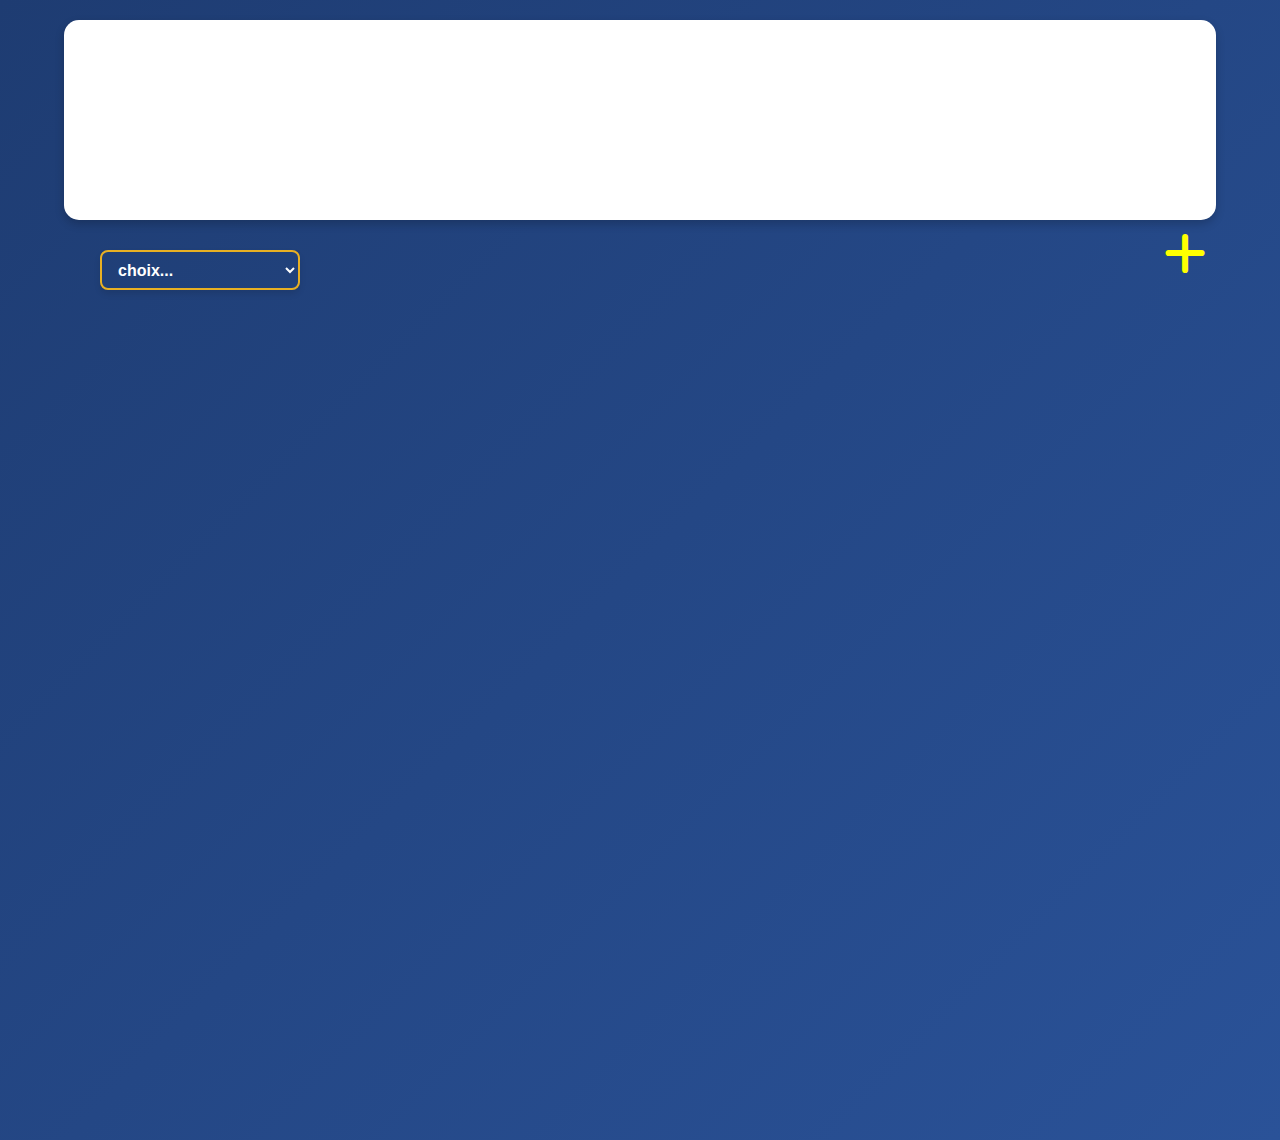
==== index.html @ e3420725 "FCWAUT-2 <message>" ====
<!DOCTYPE html>
<html lang="en">
<head>
    <meta charset="UTF-8">
    <meta name="viewport" content="width=device-width, initial-scale=1.0">
    <link rel="stylesheet" href="main.css">
    <link rel="stylesheet" href="https://cdnjs.cloudflare.com/ajax/libs/font-awesome/6.0.0-beta3/css/all.min.css">
    <title>Document</title>
</head>
<body>

    <div class="ihtiyat_player">



    </div>

    <div class="tactique">
        <select id="tactiques">
            <option value="choix...">choix...</option>
            <option value="433">4-3-3</option>
            <option value="442">4-4-2</option>
        </select>
    </div>


    
    <section class="container">
        <i class="fa-solid fa-plus" id="afficherFormIcon"></i>
            
        <div class="card_player_one">
            <div class="player_card" id="attaquant">

            </div>
            <div class="player_card" id="centerPlayer">
               
            </div>
            <div class="player_card" id="defenceur">
                
            </div>
            <div class="player_card" id="Goal">
               
            </div>
        </div>
    </section>
    <section class="container_form">  
        <div class="form-section">  
            <i class="fa-solid fa-xmark" id="afficherFormIconForm"></i>
            <h2 class="h2_text_form">Player Form</h2>  
            <p class="error_validation"></p>  
            <form name="playerForm">  
                <div class="flex-container">  
                    <!-- First Part: Player Information -->  
                    <div class="flex-item info-section">  
                        <div class="container_one_form">  
                            <label for="playerName">Player Name:</label>  
                            <input type="text" id="playerName" name="playerName" placeholder="Enter player name">  
                        </div>  
                        <div>  
                            <label for="playerClub">Club:</label>  
                            <input type="text" id="playerClub" name="playerClub" placeholder="Enter club name">  
                        </div>  
                        <div>  
                            <label for="playerNationality">Nationality:</label>  
                            <input type="text" id="playerNationality" name="playerNationality" placeholder="Enter nationality">  
                        </div>  
                        <div class="attribute-input">  
                            <label for="rating">Rating:</label>
                            <input type="number" id="rating" name="playerRating" min="0" max="100" placeholder="91" >
                        </div>
                        <div class="container_one_form">  
                            <label for="playerPosition">Position:</label>  
                            <select id="playerPosition" name="playerPosition" required>  
                                <option value="">Sélectionnez une position</option>  
                                <option value="GK">Gardien (GK)</option>  
                                <option value="CB">Défenseur Central (CB)</option>  
                                <option value="LB">Latéral Gauche (LB)</option>  
                                <option value="RB">Latéral Droit (RB)</option>  
                                <option value="CM">Milieu Central (CM)</option>  
                                <option value="LM">Milieu Gauche (LM)</option>  
                                <option value="RM">Milieu Droit (RM)</option>  
                                <option value="LW">Ailier Gauche (LW)</option>  
                                <option value="RW">Ailier Droit (RW)</option>  
                                <option value="ST">Attaquant (ST)</option>  
                            </select>  
                        </div>  
                    </div>  
    


                    <div class="flex-item attributes-section">  
                        <div class="container_info_form">  
                           


                        </div>  
                    </div>  
                </div>  
                <button type="submit" id="Add_player">Add Player</button>  
            </form>  
        </div>  
    </section>  
    


    <script src="players.js"></script>
    <script src="main.js"></script>
</body>
</html>
---- main.css ----
/* General Reset */
* {
    margin: 0;
    padding: 0;
    box-sizing: border-box;
    font-family: 'Poppins', sans-serif;
}

body {
    background: linear-gradient(135deg, #1e3c72, #2a5298);
    color: #333;
    display: flex;
    flex-direction: column;
    /* flex-wrap: wrap; */
    align-items: center;
    justify-content: center;
    min-height: 100vh;
    /* padding: 20px; */
    
}

.container {
    margin: 20px auto;
    width: 90%;
    height: 100vh;
    background: url(/img/view-empty-soccer-stadium-with-fantasy-dreamy-sky.jpg);
    background-position: center;
    background-size: cover;
    position: relative;

}

.card_player_one {
    width: 100%;
    height: inherit;
    /* background: linear-gradient(135deg, #ffcf33, #e8b023); */
    /* overflow: hidden; */
    margin: 20px;
   
}

.player_card {
    width: 90%;
    margin: auto;
    height: 24%;
    display: flex;
    /* flex-direction: column; */
    justify-content: center;
}


/* .player_card p {
    font-size: 5px;
    margin-bottom: 13px;
    position: relative;
    top: 96px;
} */

.player_card .rating {
    font-size: 3rem;
    font-weight: bold;
    color: #ffea00;
    text-shadow: 2px 2px 5px rgba(0, 0, 0, 0.8);
}

/* style form */

.h2_text_form {
    color: #e8b023;
    text-align: center;
}
.container_form {  
    width: 80%; 
    margin: 20px auto; 
    padding: 20px;   
    background-color: rgba(255, 255, 255, 0.344);
    border-radius: 10px;  
    box-shadow: 0 2px 10px rgba(0, 0, 0, 0.1);  
    position: absolute;
    display: none; 
    z-index: 999;
} 

.flex-container {  
    display: flex;  
    justify-content: space-between;  
    flex-wrap: wrap;  
    margin-bottom: 20px; 
}   

.flex-item {  
    flex: 1; 
    min-width: 260px; 
    padding: 15px;  
}  


.info-section {  
    background-color: #eaf6fb; 
    border: 1px solid #b3d7ff;  
    border-radius: 8px;  
    margin-right: 10px;   
}  

.attributes-section {  
    background-color: #fff9e6; 
    border: 1px solid #f2c94c;  
    border-radius: 8px;  
}  

.container_info_form, .container_one_form {  
    margin-bottom: 15px;  
}  

.attribute-input {  
    margin-bottom: 12px; 
}  

label {  
    display: block;  
    margin-bottom: 5px;  
    font-weight: bold;  
    color: #2c3e50;  
}  

input[type="text"],  
input[type="number"],  
input[type="file"],  
select {  
    width: 95%; 
    padding: 10px;  
    border: 1px solid #d1d1d1;  
    border-radius: 4px;  
    transition: border-color 0.3s; 
}  

input:focus,  
select:focus {  
    border-color: #3498db; 
    outline: none; 
}  

button {  
    background-color: #20005c;
    color: white;  
    padding: 12px 20px;  
    border: none;  
    border-radius: 5px;  
    cursor: pointer;  
    transition: background-color 0.3s ease;  
    font-size: 16px; 
}  

button:hover {  
    background-color: #218838; 
}  

.error_validation {  
    color: #ff4d4d;  
    font-size: 14px; 
    margin-bottom: 10px; 
} 




.player {
    width: 150px;
    height: 100%;
    /* background-color: #00000085; */
    background-image: url(/img/p_rare_gold.png);
    background-position: center;
    background-repeat: no-repeat;
    background-size: 90px;
    position: relative;
    cursor: pointer;
}
.player:hover {
    transform: scale(1.2);
    background-color: #ff000048;
}

.image_player {
    width: 61px;
    position: absolute;
    left: 53px;
    bottom: 84.5px;
}

.name_player {
    background-color: #ffee37;
    width: 64.2px;
    display: flex;
    justify-content: center;
    align-items: center;
    position: absolute;
    font-size: 8px;
    top: 80px;
    left: 52px;
    overflow: hidden;
    font-size: 5px;
    text-align: center;
}

.info_player {
    display: flex;
    justify-content: center;
    align-items: center;
    position: relative;
    /* background-color: beige; */
    top: 91px;
    font-size: xx-small;
    width: fit-content;
    left: 54px;
}

.rt {
    position: absolute;
    top: 25px;
    right: 64px;
    font-size: 12px;
    background-color: rgb(255, 255, 255);
    border-bottom-left-radius: 10px;
}

.child_info {
    /* position: absolute; */
    position: relative;
}

.ihtiyat_player {  
    display: flex;  
    justify-content: flex-start;  
    align-items: center;  
    background-color: #ffffff; 
    border-radius: 15px;   
    max-width: 90%;  
    min-width: 90%;  
    height: 200px;  
    position: relative;  
    top: 20px;  
    padding: 20px;  
    box-shadow: 0 4px 10px rgba(0, 0, 0, 0.2);  
    transition: background-color 0.3s; 
    overflow-x: auto;
    white-space: nowrap;  
}  

.ihtiyat_player:hover {  
    background-color: #ffc25f;  
}

.fa-bars {
    color: #FFD43B;
    display: flex;
    justify-content: flex-end;
    font-size: 42px;
    width: 98%;
}


.fa-xmark {
    position: absolute;
    right: 10px;
    top: 10px;
    color: rgb(255, 0, 0);
    font-size: xxx-large;
    cursor: pointer;
    z-index: 111;
}

#photoPlayer {
   color: black;
   background-color: rgb(211, 255, 129);
}

.error_validation {
    color: red; 
    font-weight: bold;
    display: flex;
    align-items: center;
    justify-content: center;
}

.info {
    font-size: 8px;
    border: 1px solid rgb(255, 255, 255);
    border-left-style: none;
    border-right-style: none;
    border-top-style: none;
}
span{
    color: #ff0000;
    font-weight: 700;
}

#phy {
    border-bottom-right-radius: 20px;
}

.fa-pen-to-square {
    color: #60ff1e;
    position: absolute;
    left: 32px;
    top: 5px;
    font-size: small;
    cursor: pointer;
}

.fa-delete-left{
    color: #ff0000;
    position: absolute;
    left: 99px;
    top: 4px;
    font-size: small;
    cursor: pointer;
}
.flag_club_logo {
    position: absolute;
    /* border: #ff6a00 solid; */
    left: 35px;
    top: 34px;
    display: flex;
    flex-direction: column;
    justify-content: space-around;
    height: 50px;
}

.position {
    font-size: 9px;
}

.img_flag {
width: 15px;
left: 36px;
top: 40px;
}

.club {
    width: 15px;
    /* position: absolute; */
}



.fa-plus  {
    position: absolute;
    right: 10px;
    top: 10px;
    color: yellow;
    font-size: xxx-large;
    cursor: pointer;
    z-index: 111;
}


#afficherFormIconForm {
display: block;
}


.tactique {
    display: flex;
    justify-content: flex-start;
    align-items: center;
    margin: 20px;
    width: 90%;
    position: absolute;
    top: 230px;
    left: 80px;
    z-index: 111;
}

#tactiques {
    width: 200px;
    height: 40px;
    padding: 8px 12px;
    font-size: 16px;
    font-weight: bold;
    color: #333;
    background: transparent;
    border: 2px solid #e8b023;
    border-radius: 8px;
    cursor: pointer;
    box-shadow: 0 4px 6px rgba(0, 0, 0, 0.1);
    transition: all 0.3s ease;
    color: white;
}

#tactiques:hover {
    border-color: #ff8c00;
    color: white;
    box-shadow: 0 6px 10px rgba(0, 0, 0, 0.2);
}

#tactiques:focus {
    outline: none;
    border-color: #ff6a00;
    box-shadow: 0 0 8px rgba(255, 106, 0, 0.8);
}

#tactiques option {
    font-size: 16px;
    font-weight: bold;
    color: #333;
    background: #fff;
}


@media screen and (max-width: 581px) {
    .player {
        background-size: 63px;
    }

    .image_player {
        width: 44px;
        position: absolute;
        left: 17px;
        bottom: 71px;
    }
    .name_player {
        position: absolute;
        font-size: 8px;
        top: 65px;
        left: 26px;
    }
    .flag_club_logo {
        position: absolute;
        /* border: #ff6a00 solid; */
        left: 5px;
        top: 32px;
        display: flex;
        flex-direction: column;
        justify-content: space-around;
        height: 35px;
        font-size: smaller;
    }
    .player_card {
        height: 28%;
    }
    .position {
        font-size: 5px;
    }
    .img_flag{
        width:9px;
    }
    .club {
        width: 10px;
    }
}
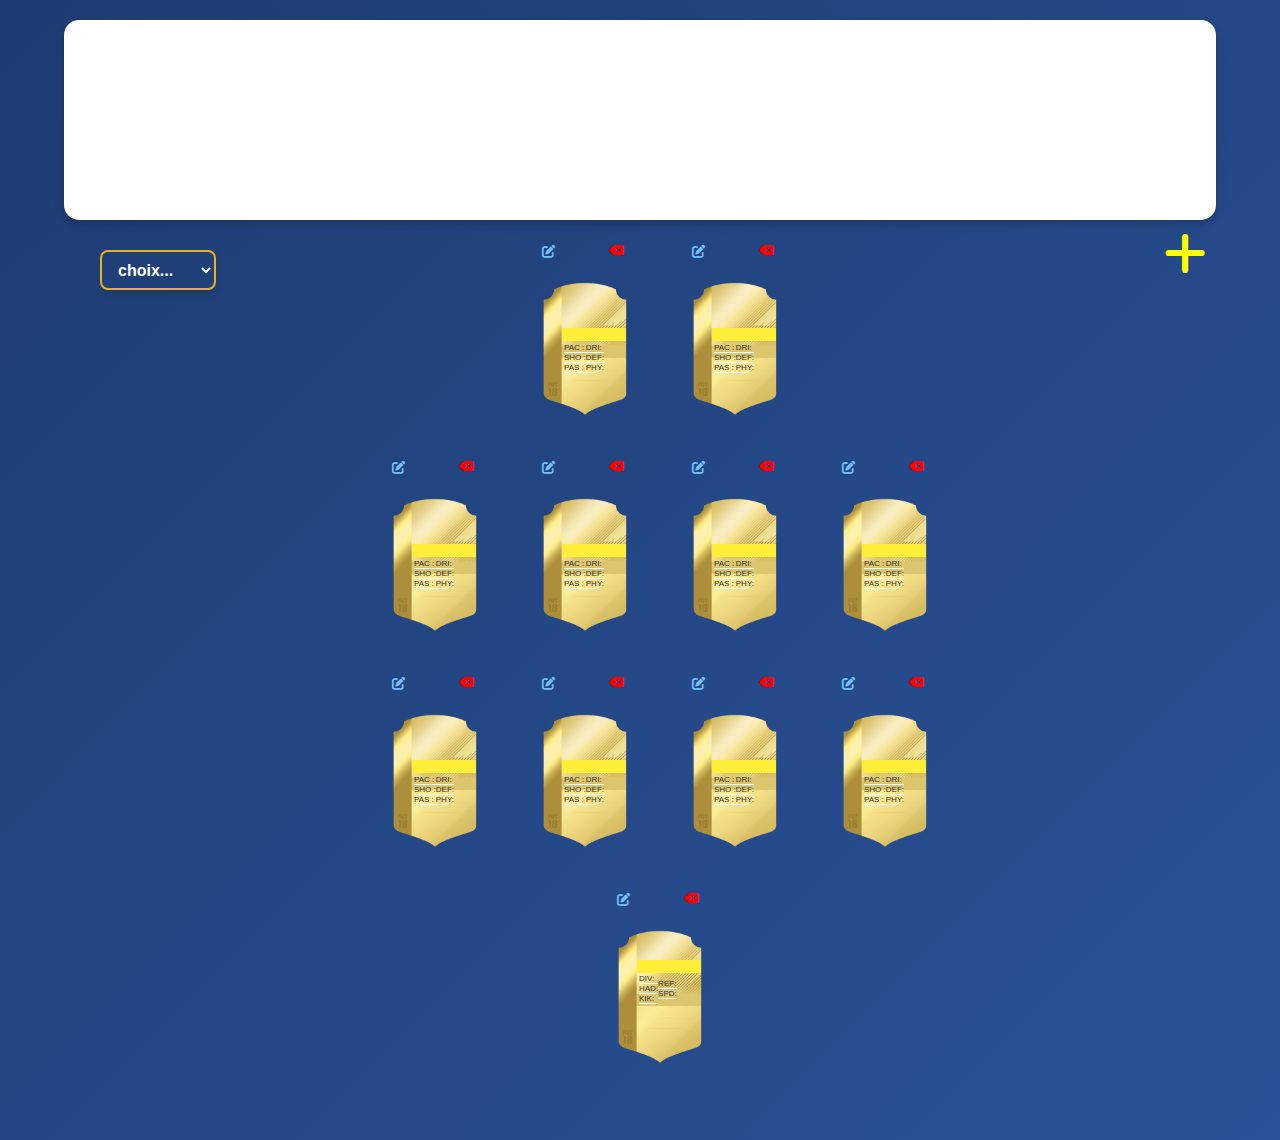
==== commit a236fdd2: "FCWAUT-3 <message>" ====
--- a/index.html
+++ b/index.html
@@ -18,8 +18,8 @@
     <div class="tactique">
         <select id="tactiques">
             <option value="choix...">choix...</option>
+            <option value="442">4-4-2</option>
             <option value="433">4-3-3</option>
-            <option value="442">4-4-2</option>
         </select>
     </div>
 
@@ -31,15 +31,19 @@
         <div class="card_player_one">
             <div class="player_card" id="attaquant">
 
+
+
             </div>
+
             <div class="player_card" id="centerPlayer">
                
+
             </div>
             <div class="player_card" id="defenceur">
-                
+
+
             </div>
             <div class="player_card" id="Goal">
-               
             </div>
         </div>
     </section>
@@ -50,7 +54,6 @@
             <p class="error_validation"></p>  
             <form name="playerForm">  
                 <div class="flex-container">  
-                    <!-- First Part: Player Information -->  
                     <div class="flex-item info-section">  
                         <div class="container_one_form">  
                             <label for="playerName">Player Name:</label>  
@@ -92,18 +95,18 @@
                         <div class="container_info_form">  
                            
 
-
                         </div>  
                     </div>  
                 </div>  
                 <button type="submit" id="Add_player">Add Player</button>  
+                <button type="edit" id="edit_player">edit Player</button>  
             </form>  
         </div>  
     </section>  
     
 
 
-    <script src="players.js"></script>
+    <!-- <script src="players.js"></script> -->
     <script src="main.js"></script>
 </body>
 </html>--- a/main.css
+++ b/main.css
@@ -18,6 +18,7 @@
     /* padding: 20px; */
     
 }
+
 
 .container {
     margin: 20px auto;
@@ -167,7 +168,6 @@
 .player {
     width: 150px;
     height: 100%;
-    /* background-color: #00000085; */
     background-image: url(/img/p_rare_gold.png);
     background-position: center;
     background-repeat: no-repeat;
@@ -180,12 +180,6 @@
     background-color: #ff000048;
 }
 
-.image_player {
-    width: 61px;
-    position: absolute;
-    left: 53px;
-    bottom: 84.5px;
-}
 
 .name_player {
     background-color: #ffee37;
@@ -195,32 +189,38 @@
     align-items: center;
     position: absolute;
     font-size: 8px;
-    top: 80px;
+    top: 88px;
     left: 52px;
     overflow: hidden;
     font-size: 5px;
     text-align: center;
-}
-
-.info_player {
-    display: flex;
-    justify-content: center;
-    align-items: center;
-    position: relative;
-    /* background-color: beige; */
-    top: 91px;
-    font-size: xx-small;
-    width: fit-content;
-    left: 54px;
-}
+    height: 13px;
+}
+.image_player {
+    width: 57px;
+    position: absolute;
+    left: 55px;
+    bottom: 96.5px;
+}
+
+
 
 .rt {
     position: absolute;
     top: 25px;
-    right: 64px;
+    right: 66px;
     font-size: 12px;
     background-color: rgb(255, 255, 255);
-    border-bottom-left-radius: 10px;
+    border-bottom-left-radius: 8px;
+}
+.flag_club_logo {
+    position: absolute;
+    left: 36px;
+    top: 41px;
+    display: flex;
+    flex-direction: column;
+    justify-content: space-around;
+    height: 50px;
 }
 
 .child_info {
@@ -234,17 +234,25 @@
     align-items: center;  
     background-color: #ffffff; 
     border-radius: 15px;   
-    max-width: 90%;  
     min-width: 90%;  
     height: 200px;  
     position: relative;  
-    top: 20px;  
+    top: 20px;      
     padding: 20px;  
     box-shadow: 0 4px 10px rgba(0, 0, 0, 0.2);  
     transition: background-color 0.3s; 
     overflow-x: auto;
     white-space: nowrap;  
 }  
+
+.single {
+    display: flex;  
+    justify-content: flex-start;  
+    /* align-items: center;   */
+    height: 150px;  
+    /* position: absolute;   */
+    top: 20px;      
+}
 
 .ihtiyat_player:hover {  
     background-color: #ffc25f;  
@@ -307,6 +315,7 @@
     cursor: pointer;
 }
 
+
 .fa-delete-left{
     color: #ff0000;
     position: absolute;
@@ -314,16 +323,29 @@
     top: 4px;
     font-size: small;
     cursor: pointer;
-}
-.flag_club_logo {
-    position: absolute;
-    /* border: #ff6a00 solid; */
-    left: 35px;
-    top: 34px;
-    display: flex;
-    flex-direction: column;
-    justify-content: space-around;
-    height: 50px;
+    z-index: 111;
+}
+
+.fa-delete-left:hover{
+    color: #ff0000;
+    position: absolute;
+    left: 99px;
+    top: 4px;
+    font-size: small;
+    cursor: pointer;
+    z-index: 111;
+    font-size: x-large;
+}
+
+.info_player {
+    display: flex;
+    justify-content: center;
+    align-items: center;
+    position: relative;
+    top: 103px;
+    font-size: 46px;
+    width: fit-content;
+    left: 54px;
 }
 
 .position {
@@ -341,6 +363,9 @@
     /* position: absolute; */
 }
 
+.fa-pen-to-square:hover{
+    font-size: large;
+}
 
 
 .fa-plus  {
@@ -372,7 +397,7 @@
 }
 
 #tactiques {
-    width: 200px;
+    width: 116px;
     height: 40px;
     padding: 8px 12px;
     font-size: 16px;
@@ -407,44 +432,69 @@
 }
 
 
-@media screen and (max-width: 581px) {
-    .player {
-        background-size: 63px;
+
+/* added card style */
+
+
+.image_player_added {
+    width: 57px;
+    position: absolute;
+    left: 57px;
+    bottom: 77.5px;
+}
+
+.name_player_added {
+    background-color: #ffee37;
+    width: 64.2px;
+    display: flex;
+    justify-content: center;
+    align-items: center;
+    position: absolute;
+    font-size: 8px;
+    top: 72px;
+    left: 52px;
+    overflow: hidden;
+    font-size: 5px;
+    text-align: center;
+    height: 13px;
+}
+
+.info_player_added {
+    display: flex;
+    justify-content: center;
+    align-items: center;
+    position: relative;
+    top: 86px;
+    font-size: 46px;
+    width: fit-content;
+    left: 54px;
+}
+
+.flag_club_logo_added {
+    position: absolute;
+    left: 36px;
+    top: 27px;
+    display: flex;
+    flex-direction: column;
+    justify-content: space-around;
+    height: 50px;
+}
+
+
+@media screen and (max-width: 768px) {
+    
+    .tactique {
+        display: flex
+    ;
+        justify-content: flex-start;
+        align-items: center;
+        margin: 20px;
+        position: absolute;
+        top: 206px;
+        left: 24px;
+        z-index: 111;
     }
-
-    .image_player {
-        width: 44px;
-        position: absolute;
-        left: 17px;
-        bottom: 71px;
+    .image_player{
+        bottom: 103px;
     }
-    .name_player {
-        position: absolute;
-        font-size: 8px;
-        top: 65px;
-        left: 26px;
-    }
-    .flag_club_logo {
-        position: absolute;
-        /* border: #ff6a00 solid; */
-        left: 5px;
-        top: 32px;
-        display: flex;
-        flex-direction: column;
-        justify-content: space-around;
-        height: 35px;
-        font-size: smaller;
-    }
-    .player_card {
-        height: 28%;
-    }
-    .position {
-        font-size: 5px;
-    }
-    .img_flag{
-        width:9px;
-    }
-    .club {
-        width: 10px;
-    }
-}
+}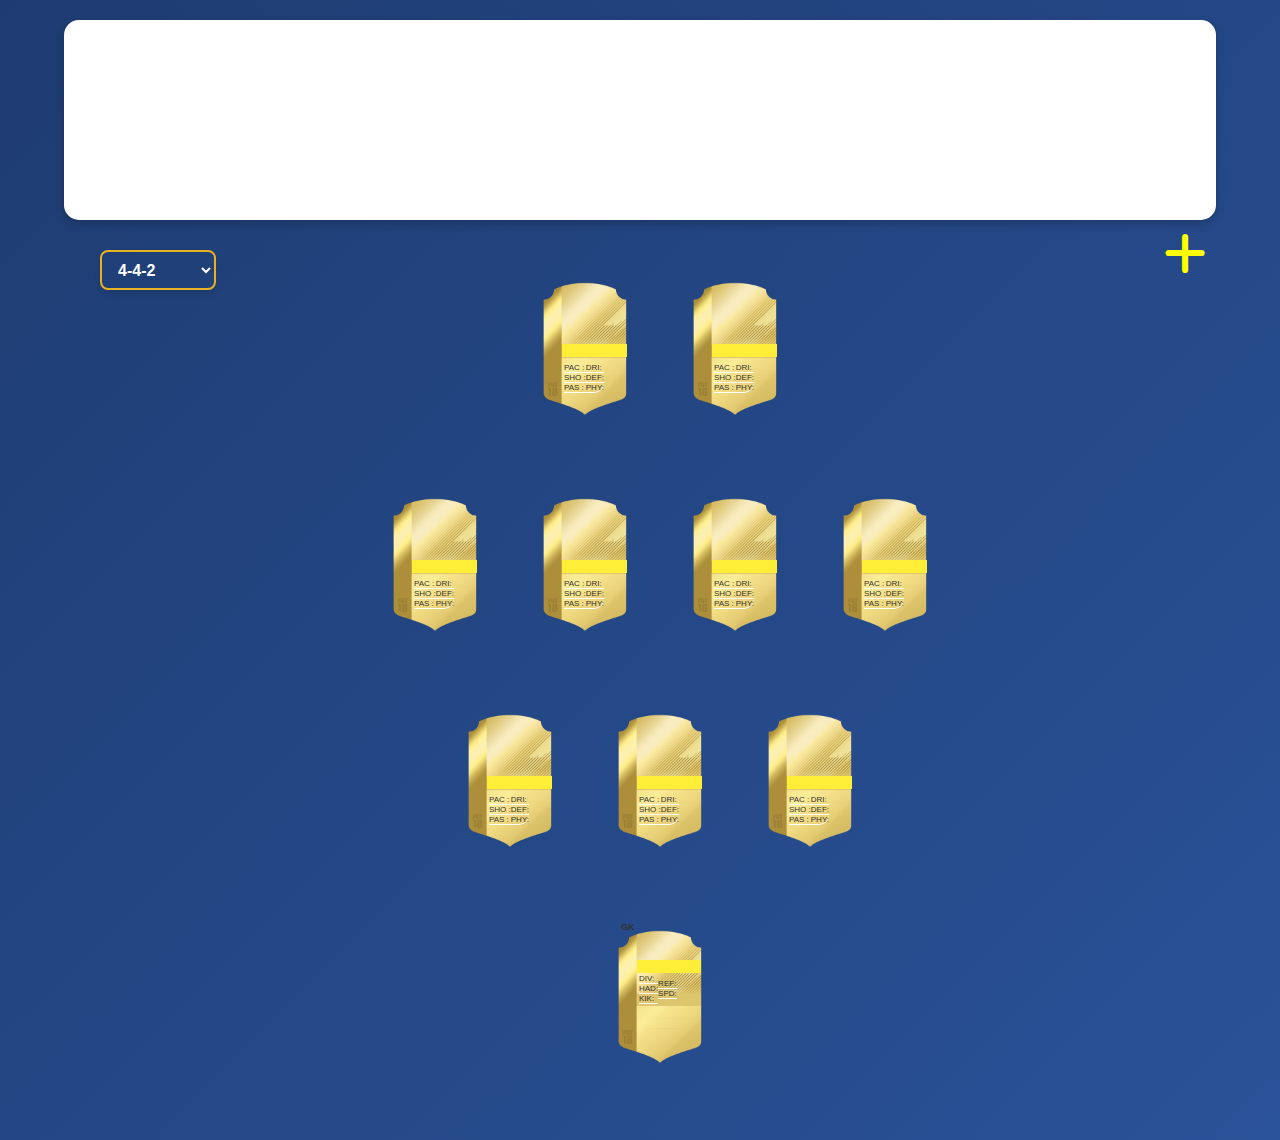
==== commit 224981d4: "FCWAUT-4 <modifier >" ====
--- a/index.html
+++ b/index.html
@@ -5,48 +5,31 @@
     <meta name="viewport" content="width=device-width, initial-scale=1.0">
     <link rel="stylesheet" href="main.css">
     <link rel="stylesheet" href="https://cdnjs.cloudflare.com/ajax/libs/font-awesome/6.0.0-beta3/css/all.min.css">
-    <title>Document</title>
+    <title>Football Project</title>
 </head>
 <body>
 
     <div class="ihtiyat_player">
-
-
-
+        
     </div>
 
     <div class="tactique">
         <select id="tactiques">
-            <option value="choix...">choix...</option>
             <option value="442">4-4-2</option>
             <option value="433">4-3-3</option>
         </select>
     </div>
 
-
-    
     <section class="container">
         <i class="fa-solid fa-plus" id="afficherFormIcon"></i>
-            
         <div class="card_player_one">
-            <div class="player_card" id="attaquant">
-
-
-
-            </div>
-
-            <div class="player_card" id="centerPlayer">
-               
-
-            </div>
-            <div class="player_card" id="defenceur">
-
-
-            </div>
-            <div class="player_card" id="Goal">
-            </div>
+            <div class="player_card" id="attaquant"></div>
+            <div class="player_card" id="centerPlayer"></div>
+            <div class="player_card" id="defenceur"></div>
+            <div class="player_card" id="Goal"></div>
         </div>
     </section>
+    
     <section class="container_form">  
         <div class="form-section">  
             <i class="fa-solid fa-xmark" id="afficherFormIconForm"></i>
@@ -69,7 +52,7 @@
                         </div>  
                         <div class="attribute-input">  
                             <label for="rating">Rating:</label>
-                            <input type="number" id="rating" name="playerRating" min="0" max="100" placeholder="91" >
+                            <input type="number" id="rating" name="playerRating" min="0" max="100" placeholder="91">
                         </div>
                         <div class="container_one_form">  
                             <label for="playerPosition">Position:</label>  
@@ -88,25 +71,16 @@
                             </select>  
                         </div>  
                     </div>  
-    
-
-
                     <div class="flex-item attributes-section">  
-                        <div class="container_info_form">  
-                           
-
-                        </div>  
+                        <div class="container_info_form"></div>  
                     </div>  
                 </div>  
                 <button type="submit" id="Add_player">Add Player</button>  
-                <button type="edit" id="edit_player">edit Player</button>  
+                <button type="edit" id="edit_player">Edit Player</button>  
             </form>  
         </div>  
     </section>  
-    
 
-
-    <!-- <script src="players.js"></script> -->
     <script src="main.js"></script>
 </body>
-</html>+</html>
--- a/main.css
+++ b/main.css
@@ -166,8 +166,8 @@
 
 
 .player {
-    width: 150px;
-    height: 100%;
+    min-width: 150px;
+    max-width: 150px;
     background-image: url(/img/p_rare_gold.png);
     background-position: center;
     background-repeat: no-repeat;
@@ -175,6 +175,7 @@
     position: relative;
     cursor: pointer;
 }
+
 .player:hover {
     transform: scale(1.2);
     background-color: #ff000048;
@@ -183,44 +184,49 @@
 
 .name_player {
     background-color: #ffee37;
-    width: 64.2px;
-    display: flex;
+    width: 43%;
+    display: flex
+;
     justify-content: center;
     align-items: center;
     position: absolute;
     font-size: 8px;
-    top: 88px;
-    left: 52px;
+    top: 48%;
+    left: 34.7%;
     overflow: hidden;
-    font-size: 5px;
+    font-size: 4px;
     text-align: center;
     height: 13px;
 }
+
 .image_player {
-    width: 57px;
-    position: absolute;
-    left: 55px;
-    bottom: 96.5px;
+    width: 44%;
+    position: absolute;
+    left: 33%;
+    bottom: 52%;
 }
 
 
 
 .rt {
     position: absolute;
-    top: 25px;
-    right: 66px;
-    font-size: 12px;
+    top: 33%;
+    right: 109%;
+    font-size: 26%;
     background-color: rgb(255, 255, 255);
     border-bottom-left-radius: 8px;
 }
+
+
 .flag_club_logo {
     position: absolute;
-    left: 36px;
-    top: 41px;
+    left: 23%;
+    top: 19%;
     display: flex;
     flex-direction: column;
     justify-content: space-around;
-    height: 50px;
+    align-items: center;
+    height: 35%;
 }
 
 .child_info {
@@ -342,10 +348,10 @@
     justify-content: center;
     align-items: center;
     position: relative;
-    top: 103px;
+    top: 57%;
     font-size: 46px;
     width: fit-content;
-    left: 54px;
+    left: 36%;
 }
 
 .position {
@@ -389,7 +395,7 @@
     justify-content: flex-start;
     align-items: center;
     margin: 20px;
-    width: 90%;
+    width: fit-content;
     position: absolute;
     top: 230px;
     left: 80px;
@@ -481,11 +487,11 @@
 }
 
 
+
 @media screen and (max-width: 768px) {
     
     .tactique {
-        display: flex
-    ;
+        display: flex;
         justify-content: flex-start;
         align-items: center;
         margin: 20px;
@@ -494,7 +500,32 @@
         left: 24px;
         z-index: 111;
     }
-    .image_player{
-        bottom: 103px;
+    .card_player_one {
+        scale: 0.6;
+        width: auto;
     }
-}+
+    .card_player_one {
+        scale: 0.7;
+    }
+}
+@media screen and (max-width: 430px) {
+    .card_player_one {
+        scale: 0.6;
+        width: auto;
+    }
+}
+
+@media screen and (max-width: 366px) {
+    .card_player_one {
+        scale: 0.5;
+        width: auto;
+    }
+}
+@media screen and (max-width: 320px) {
+    .card_player_one {
+        scale: 0.5;
+        width: auto;
+    }
+}
+
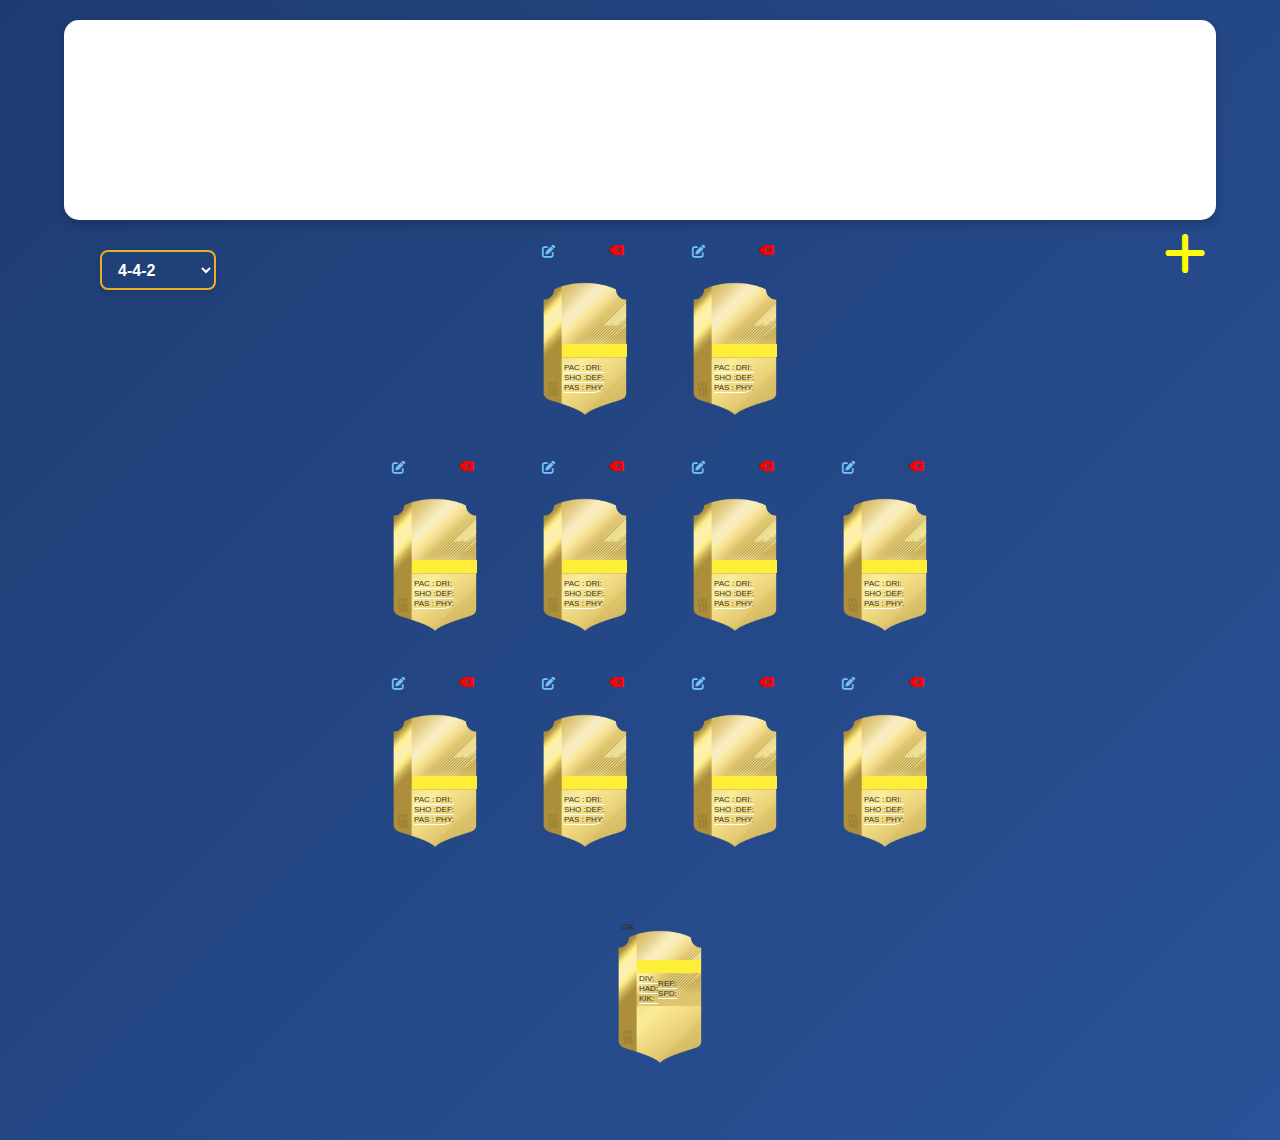
==== commit 4df5386a: "FCWAUT-7 fixi ajouter et supprimer" ====
--- a/index.html
+++ b/index.html
@@ -10,7 +10,7 @@
 <body>
 
     <div class="ihtiyat_player">
-        
+
     </div>
 
     <div class="tactique">
@@ -20,6 +20,7 @@
         </select>
     </div>
 
+    
     <section class="container">
         <i class="fa-solid fa-plus" id="afficherFormIcon"></i>
         <div class="card_player_one">
@@ -76,7 +77,7 @@
                     </div>  
                 </div>  
                 <button type="submit" id="Add_player">Add Player</button>  
-                <button type="edit" id="edit_player">Edit Player</button>  
+                <button type="submit" id="edit_player">Edit Player</button>  
             </form>  
         </div>  
     </section>  
--- a/main.css
+++ b/main.css
@@ -24,7 +24,7 @@
     margin: 20px auto;
     width: 90%;
     height: 100vh;
-    background: url(/img/view-empty-soccer-stadium-with-fantasy-dreamy-sky.jpg);
+    background: url(img/view-empty-soccer-stadium-with-fantasy-dreamy-sky.jpg);
     background-position: center;
     background-size: cover;
     position: relative;
@@ -168,7 +168,7 @@
 .player {
     min-width: 150px;
     max-width: 150px;
-    background-image: url(/img/p_rare_gold.png);
+    background-image: url(img/p_rare_gold.png);
     background-position: center;
     background-repeat: no-repeat;
     background-size: 90px;
@@ -177,7 +177,7 @@
 }
 
 .player:hover {
-    transform: scale(1.2);
+    transform: scale(1.2);  
     background-color: #ff000048;
 }
 
@@ -185,8 +185,7 @@
 .name_player {
     background-color: #ffee37;
     width: 43%;
-    display: flex
-;
+    display: flex;
     justify-content: center;
     align-items: center;
     position: absolute;
@@ -241,14 +240,18 @@
     background-color: #ffffff; 
     border-radius: 15px;   
     min-width: 90%;  
+    max-width: 90%;
     height: 200px;  
     position: relative;  
     top: 20px;      
     padding: 20px;  
     box-shadow: 0 4px 10px rgba(0, 0, 0, 0.2);  
     transition: background-color 0.3s; 
-    overflow-x: auto;
     white-space: nowrap;  
+    overflow-x: scroll;
+    &::-webkit-scrollbar{
+        display: none;
+    }
 }  
 
 .single {
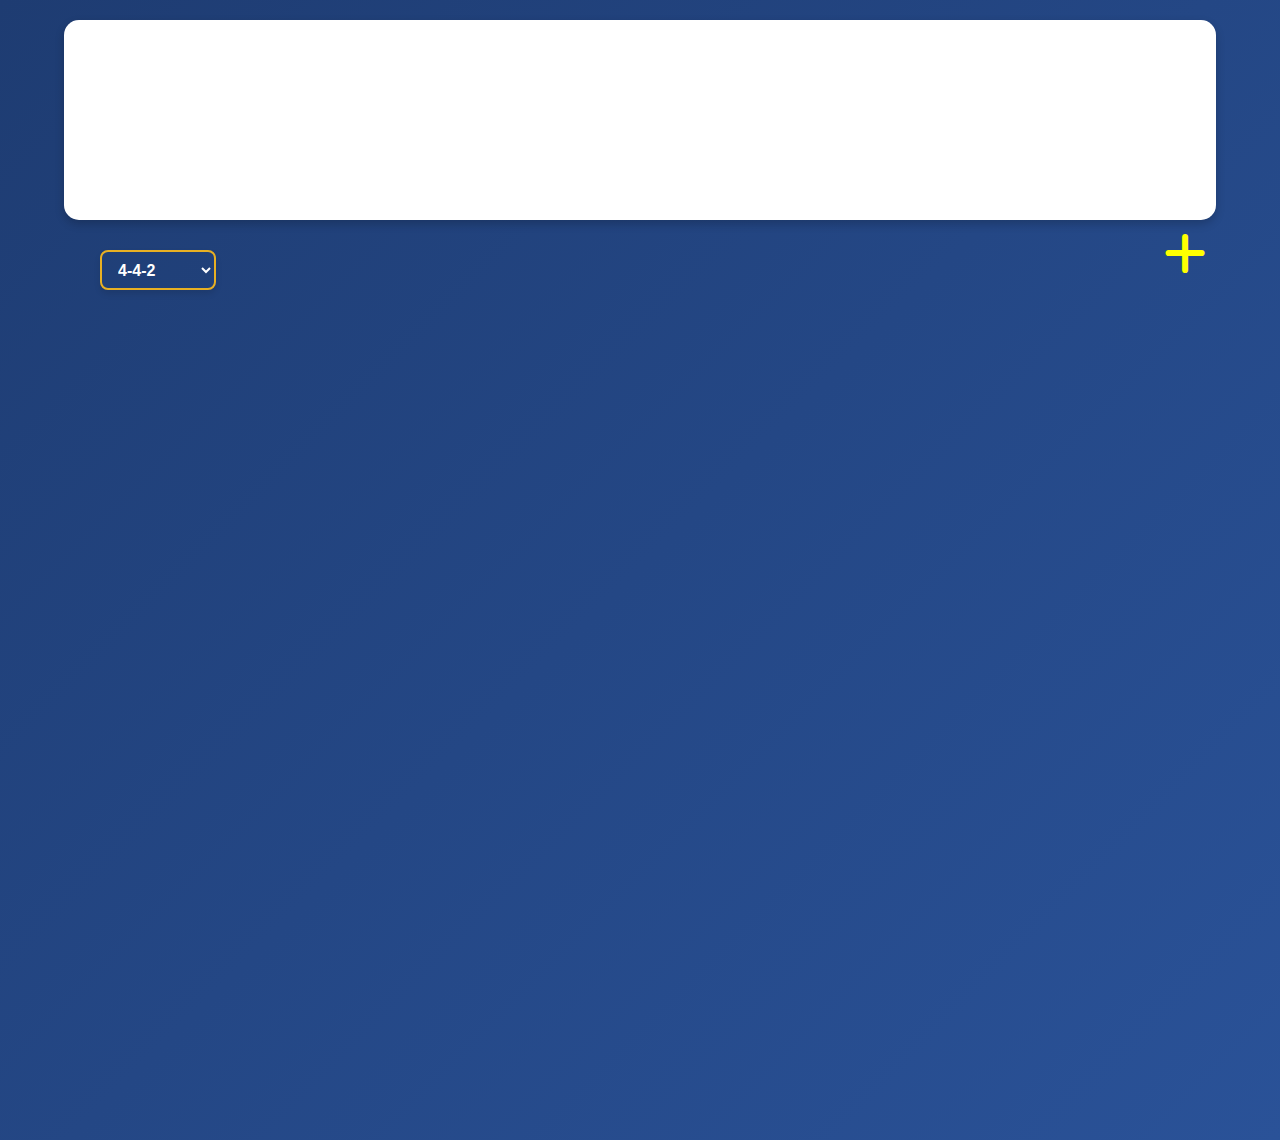
==== commit fa8c8c86: "add" ====
--- a/index.html
+++ b/index.html
@@ -19,7 +19,6 @@
             <option value="433">4-3-3</option>
         </select>
     </div>
-
     
     <section class="container">
         <i class="fa-solid fa-plus" id="afficherFormIcon"></i>
@@ -31,6 +30,7 @@
         </div>
     </section>
     
+    
     <section class="container_form">  
         <div class="form-section">  
             <i class="fa-solid fa-xmark" id="afficherFormIconForm"></i>
@@ -40,7 +40,7 @@
                 <div class="flex-container">  
                     <div class="flex-item info-section">  
                         <div class="container_one_form">  
-                            <label for="playerName">Player Name:</label>  
+                            <label for="playerName">Player Name:</label> 
                             <input type="text" id="playerName" name="playerName" placeholder="Enter player name">  
                         </div>  
                         <div>  
@@ -53,7 +53,7 @@
                         </div>  
                         <div class="attribute-input">  
                             <label for="rating">Rating:</label>
-                            <input type="number" id="rating" name="playerRating" min="0" max="100" placeholder="91">
+                            <input type="number" id="rating" name="playerRating"  placeholder="91">
                         </div>
                         <div class="container_one_form">  
                             <label for="playerPosition">Position:</label>  
--- a/main.css
+++ b/main.css
@@ -255,12 +255,12 @@
 }  
 
 .single {
-    display: flex;  
-    justify-content: flex-start;  
-    /* align-items: center;   */
-    height: 150px;  
-    /* position: absolute;   */
-    top: 20px;      
+    display: flex;
+    justify-content: flex-start;
+    border: 2px solid;
+    box-shadow: 0px 2px 7px 2px;
+    height: 150px;
+    top: 20px;
 }
 
 .ihtiyat_player:hover {  
